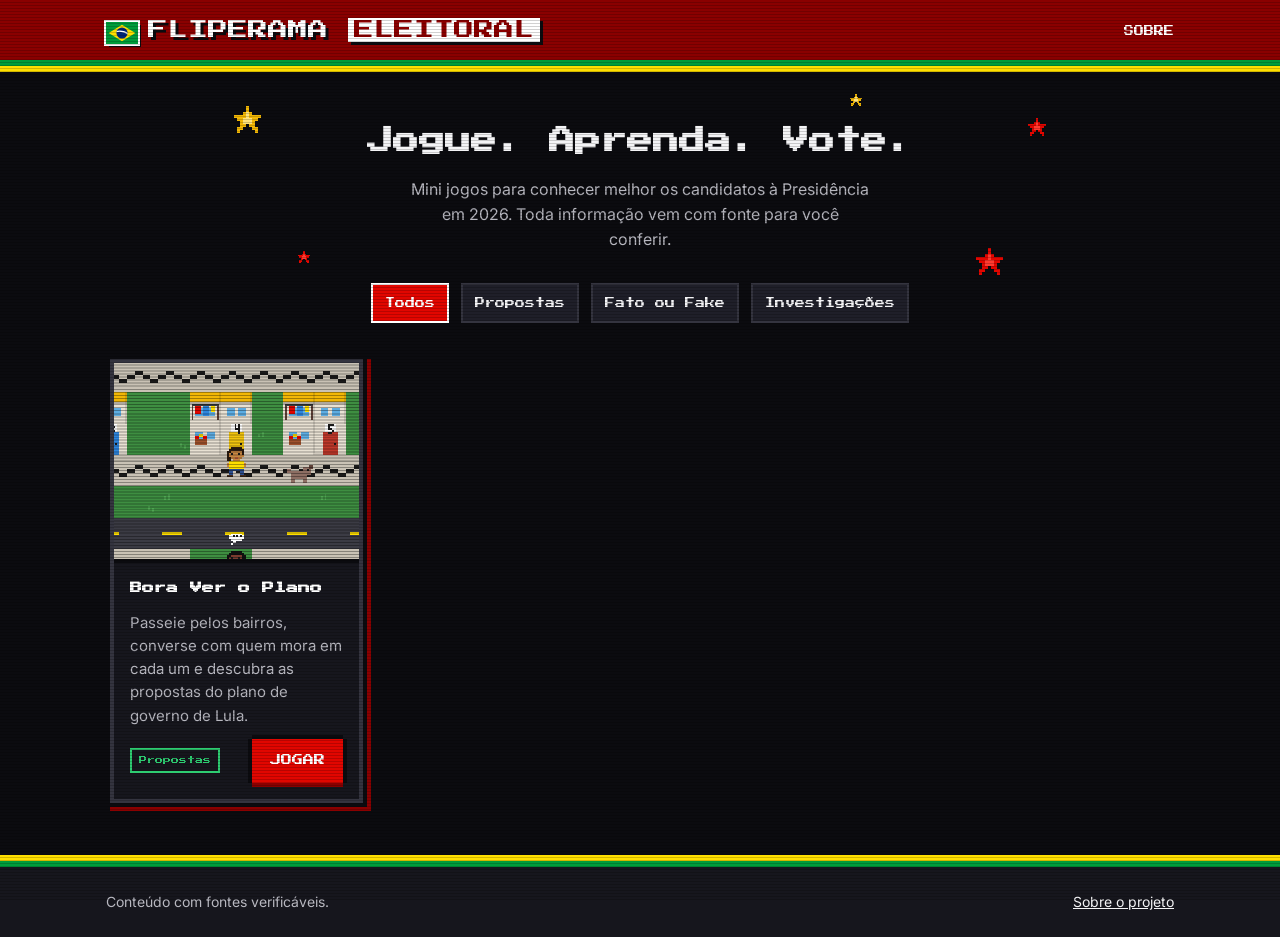
==== index.html @ ad7f805b "Troca o ícone e o slogan do site" ====
<!doctype html>
<html lang="pt-BR">
<head>
  <meta charset="utf-8">
  <meta name="viewport" content="width=device-width, initial-scale=1">
  <title>Fliperama Eleitoral — informação em jogo</title>
  <meta name="description" content="Mini jogos para conhecer melhor os candidatos à Presidência em 2026. Informação em jogo, sempre com fonte.">
  <meta name="theme-color" content="#8A0000">

  <!-- Aparência nas redes (WhatsApp, Instagram, X) -->
  <meta property="og:type" content="website">
  <meta property="og:site_name" content="Fliperama Eleitoral">
  <meta property="og:title" content="Fliperama Eleitoral">
  <meta property="og:description" content="Mini jogos para conhecer melhor os candidatos à Presidência em 2026. Informação em jogo, sempre com fonte.">
  <meta property="og:url" content="https://jessicamelo0532.github.io/fliperama-eleitoral/">
  <meta property="og:image" content="https://jessicamelo0532.github.io/fliperama-eleitoral/assets/img/og-image.png">
  <meta property="og:image:width" content="1200">
  <meta property="og:image:height" content="630">
  <meta property="og:locale" content="pt_BR">
  <meta name="twitter:card" content="summary_large_image">

  <link rel="icon" href="assets/img/favicon.svg" type="image/svg+xml">
  <link rel="icon" href="assets/img/favicon-32.png" sizes="32x32" type="image/png">
  <link rel="apple-touch-icon" href="assets/img/apple-touch-icon.png">

  <link rel="preconnect" href="https://fonts.googleapis.com">
  <link rel="preconnect" href="https://fonts.gstatic.com" crossorigin>
  <link href="https://fonts.googleapis.com/css2?family=Inter:wght@400;600&family=Press+Start+2P&display=swap" rel="stylesheet">
  <link rel="stylesheet" href="assets/css/base.css">
</head>
<body>
  <a class="pular" href="#conteudo">Pular para os jogos</a>

  <header id="cabecalho" class="cabecalho">
    <div class="conteiner">
      <a class="logo" href="index.html"><img class="bandeira" src="assets/img/bandeira-brasil.svg" alt="" width="30" height="21">FLIPERAMA <span>ELEITORAL</span></a>
    </div>
  </header>

  <main id="conteudo">
    <div class="conteiner">
      <section class="heroi">
        <div class="estrelas" aria-hidden="true">
          <span class="estrela estrela--g"></span>
          <span class="estrela estrela--vermelha estrela--brilho"></span>
          <span class="estrela estrela--vermelha estrela--p"></span>
          <span class="estrela estrela--vermelha estrela--g"></span>
          <span class="estrela estrela--p estrela--brilho"></span>
        </div>
        <h1>Jogue. Aprenda. Vote.</h1>
        <p>Mini jogos para conhecer melhor os candidatos à Presidência em 2026. Toda informação vem com fonte para você conferir.</p>
      </section>

      <nav aria-label="Categorias de jogos">
        <ul id="filtros" class="filtros"></ul>
      </nav>

      <div id="estado" aria-live="polite"></div>
      <div id="grade" class="grade"></div>
    </div>
  </main>

  <footer id="rodape" class="rodape"></footer>

  <noscript>
    <p style="text-align:center;padding:16px">Ative o JavaScript para jogar.</p>
  </noscript>
  <script type="module" src="assets/js/portal.js"></script>
</body>
</html>
---- assets/css/base.css ----
/*
 * Fliperama Eleitoral — design system.
 * Cores, fontes e espaçamentos devem ser usados apenas por meio dos tokens de :root.
 */

:root {
  /* Cores */
  --cor-fundo: #0B0B0F;
  --cor-superficie: #16161D;
  --cor-superficie-2: #1F1F29;
  --cor-vermelho: #E10600;
  --cor-vermelho-claro: #FF3B30;
  --cor-vermelho-escuro: #8A0000;
  --cor-branco: #FFFFFF;
  --cor-texto: #F4F4F6;
  --cor-texto-2: #B8B8C0;
  --cor-borda: #34343F;
  --cor-acerto: #2ECC71;
  --cor-foco: #FFD400;
  --cor-verde: #009C3B;
  --cor-amarelo: #FFDF00;
  --cor-dourado: #F2B705;

  /* Tipografia */
  --fonte-pixel: "Press Start 2P", ui-monospace, monospace;
  --fonte-texto: "Inter", system-ui, -apple-system, "Segoe UI", Roboto, sans-serif;

  /* Espaçamento */
  --esp-1: 4px;
  --esp-2: 8px;
  --esp-3: 12px;
  --esp-4: 16px;
  --esp-5: 24px;
  --esp-6: 32px;
  --esp-7: 48px;

  --largura-max: 1100px;
  --pixel: 4px;
}

/* ---------- Reset ---------- */
*, *::before, *::after { box-sizing: border-box; }
html { -webkit-text-size-adjust: 100%; }
body {
  margin: 0;
  min-height: 100vh;
  display: flex;
  flex-direction: column;
  background: var(--cor-fundo);
  color: var(--cor-texto);
  font-family: var(--fonte-texto);
  font-size: 16px;
  line-height: 1.55;
}
img { max-width: 100%; display: block; }
a { color: var(--cor-vermelho-claro); }
a:hover { color: var(--cor-branco); }
:focus-visible { outline: 3px solid var(--cor-foco); outline-offset: 3px; }
.visualmente-oculto {
  position: absolute !important; width: 1px; height: 1px; overflow: hidden;
  clip: rect(0 0 0 0); white-space: nowrap;
}

/* ---------- Efeito scanline ---------- */
body::after {
  content: ""; position: fixed; inset: 0; pointer-events: none; z-index: 100;
  background: repeating-linear-gradient(to bottom, transparent 0 2px, rgba(0,0,0,.18) 2px 3px);
}
@media (prefers-reduced-motion: reduce) { * { animation: none !important; transition: none !important; } }

/* ---------- Layout ---------- */
.conteiner { width: 100%; max-width: var(--largura-max); margin: 0 auto; padding: 0 var(--esp-4); }
main { flex: 1; padding: var(--esp-5) 0 var(--esp-7); }

/* ---------- Tipografia pixel ---------- */
.pixel { font-family: var(--fonte-pixel); letter-spacing: .02em; line-height: 1.6; }
h1, h2, h3 { font-family: var(--fonte-pixel); line-height: 1.5; margin: 0 0 var(--esp-4); }
h1 { font-size: clamp(16px, 4.5vw, 26px); }
h2 { font-size: clamp(13px, 3.4vw, 18px); color: var(--cor-vermelho-claro); }
h3 { font-size: 12px; }
p { margin: 0 0 var(--esp-4); }

/* ---------- Cabeçalho ---------- */
.cabecalho {
  background: var(--cor-vermelho-escuro);
  border-bottom: 6px solid var(--cor-verde);
  box-shadow: 0 6px 0 var(--cor-amarelo);
}
.cabecalho .conteiner {
  display: flex; align-items: center; justify-content: space-between;
  gap: var(--esp-3); padding-top: var(--esp-4); padding-bottom: var(--esp-4); flex-wrap: wrap;
}
.logo {
  font-family: var(--fonte-pixel); color: var(--cor-branco); text-decoration: none;
  font-size: clamp(13px, 4vw, 20px); line-height: 1.4;
  text-shadow: 3px 3px 0 var(--cor-fundo);
}
.logo span { color: var(--cor-vermelho-escuro); text-shadow: none; background: var(--cor-branco); padding: 2px 6px; box-shadow: 3px 3px 0 var(--cor-fundo); }
.logo:hover { color: var(--cor-branco); }
.bandeira { display: inline-block; width: 1.6em; height: auto; margin-right: 0.5em; vertical-align: -0.2em; box-shadow: 3px 3px 0 var(--cor-fundo); outline: 2px solid var(--cor-branco); image-rendering: auto; }
.nav-topo a { font-family: var(--fonte-pixel); font-size: 10px; color: var(--cor-branco); text-decoration: none; }
.nav-topo a:hover { text-decoration: underline; }

/* ---------- Botão arcade ---------- */
.botao {
  --b-cor: var(--cor-vermelho);
  --b-sombra: var(--cor-vermelho-escuro);
  display: inline-flex; align-items: center; justify-content: center; gap: var(--esp-2);
  min-height: 44px; padding: 12px 18px;
  font-family: var(--fonte-pixel); font-size: 11px; line-height: 1.2; text-transform: uppercase;
  color: var(--cor-branco); background: var(--b-cor); text-decoration: none;
  border: 0; cursor: pointer;
  box-shadow:
    0 var(--pixel) 0 var(--b-sombra),
    var(--pixel) 0 0 var(--cor-fundo), calc(var(--pixel) * -1) 0 0 var(--cor-fundo),
    0 calc(var(--pixel) * -1) 0 var(--cor-fundo);
  transition: transform .06s, box-shadow .06s;
}
.botao:hover { color: var(--cor-branco); filter: brightness(1.12); }
.botao:active { transform: translateY(var(--pixel)); box-shadow: 0 0 0 var(--b-sombra); }
.botao--claro { --b-cor: var(--cor-branco); --b-sombra: var(--cor-texto-2); color: var(--cor-fundo); }
.botao--claro:hover { color: var(--cor-fundo); }
.botao--fantasma { --b-cor: transparent; --b-sombra: transparent; border: 2px solid var(--cor-borda); box-shadow: none; }
.botao[disabled] { opacity: .5; cursor: not-allowed; }

/* ---------- Moldura pixelada ---------- */
.moldura-pixel {
  background: var(--cor-superficie);
  box-shadow:
    0 0 0 var(--pixel) var(--cor-borda),
    0 0 0 calc(var(--pixel) * 2) var(--cor-fundo),
    var(--pixel) var(--pixel) 0 calc(var(--pixel) * 2) var(--cor-vermelho-escuro);
}

/* ---------- Herói do portal ---------- */
.heroi { position: relative; text-align: center; padding: var(--esp-6) var(--esp-5) var(--esp-6); }
.heroi > :not(.estrelas) { position: relative; }

/* ---------- Estrelas decorativas ---------- */
.estrelas { position: absolute; inset: 0; pointer-events: none; }
.estrela {
  position: absolute; display: block; width: 18px; height: 18px;
  background: url("../img/estrela-dourada.svg") center / contain no-repeat;
  image-rendering: pixelated;
}
.estrela--vermelha { background-image: url("../img/estrela-vermelha.svg"); }
.estrela--g { width: 27px; height: 27px; }
.estrela--p { width: 12px; height: 12px; }
.estrela--brilho { animation: brilho 2.4s steps(1) infinite; }
@keyframes brilho { 50% { opacity: .25; } }
.heroi .estrela:nth-child(1) { top: 2px; left: 0; }
.heroi .estrela:nth-child(2) { top: 6px; right: 6px; }
.heroi .estrela:nth-child(3) { bottom: 4px; left: 10px; }
.heroi .estrela:nth-child(4) { bottom: 0; right: 0; }
.heroi .estrela:nth-child(5) { top: 0; left: 50%; margin-left: 96px; }
@media (min-width: 720px) {
  .heroi .estrela:nth-child(1) { top: 16px; left: 12%; }
  .heroi .estrela:nth-child(2) { top: 28px; right: 12%; }
  .heroi .estrela:nth-child(3) { bottom: 20px; left: 18%; }
  .heroi .estrela:nth-child(4) { bottom: 8px; right: 16%; }
  .heroi .estrela:nth-child(5) { top: 4px; margin-left: 210px; }
}
.heroi p { color: var(--cor-texto-2); max-width: 46ch; margin: 0 auto; }
.piscar { animation: piscar 1.1s steps(1) infinite; }
@keyframes piscar { 50% { opacity: 0; } }

/* ---------- Filtros ---------- */
.filtros { display: flex; flex-wrap: wrap; gap: var(--esp-3); margin: 0 0 var(--esp-6); padding: 0; list-style: none; justify-content: center; }
.filtro {
  font-family: var(--fonte-pixel); font-size: 10px; min-height: 40px; padding: 10px 12px;
  background: var(--cor-superficie-2); color: var(--cor-texto); border: 2px solid var(--cor-borda); cursor: pointer;
}
.filtro:hover { border-color: var(--cor-vermelho); }
.filtro[aria-pressed="true"] { background: var(--cor-vermelho); border-color: var(--cor-branco); color: var(--cor-branco); }

/* ---------- Grade e card de jogo ---------- */
.grade { display: grid; grid-template-columns: repeat(auto-fill, minmax(240px, 1fr)); gap: var(--esp-6) var(--esp-5); padding: var(--esp-2); }
.card {
  display: flex; flex-direction: column; text-decoration: none; color: inherit;
  position: relative;
}
.card__miniatura { aspect-ratio: 16 / 10; width: 100%; object-fit: cover; image-rendering: pixelated; background: var(--cor-superficie-2); border-bottom: var(--pixel) solid var(--cor-fundo); }
.card__corpo { padding: var(--esp-4); display: flex; flex-direction: column; gap: var(--esp-3); flex: 1; }
.card__titulo { font-family: var(--fonte-pixel); font-size: 12px; margin: 0; line-height: 1.6; color: var(--cor-branco); }
.card__descricao { margin: 0; color: var(--cor-texto-2); font-size: 15px; flex: 1; }
.card__rodape { display: flex; align-items: center; justify-content: space-between; gap: var(--esp-2); }
.card--em-breve .card__miniatura { filter: grayscale(1) brightness(.45); }
.card--em-breve .card__titulo { color: var(--cor-texto-2); }
.selo-em-breve {
  position: absolute; top: var(--esp-3); right: var(--esp-3);
  font-family: var(--fonte-pixel); font-size: 9px; padding: 6px 8px;
  background: var(--cor-branco); color: var(--cor-fundo); transform: rotate(3deg);
}

/* ---------- Selo de categoria ---------- */
.categoria {
  font-family: var(--fonte-pixel); font-size: 8px; line-height: 1.4; padding: 5px 7px;
  border: 2px solid currentColor; color: var(--cor-texto-2); white-space: nowrap;
}
.categoria--propostas { color: var(--cor-acerto); }
.categoria--fato-ou-fake { color: var(--cor-foco); }
.categoria--investigacoes { color: var(--cor-vermelho-claro); }

/* ---------- Estado vazio ---------- */
.vazio { text-align: center; padding: var(--esp-7) var(--esp-4); }
.vazio .pixel { font-size: clamp(16px, 5vw, 24px); color: var(--cor-vermelho-claro); margin-bottom: var(--esp-4); }
.vazio p { color: var(--cor-texto-2); }

/* ---------- Caixa de fontes ---------- */
.fontes { padding: var(--esp-4); margin-top: var(--esp-5); }
.fontes h3 { margin-bottom: var(--esp-3); color: var(--cor-texto-2); }
.fontes ol { margin: 0; padding-left: 1.3em; }
.fontes li { margin-bottom: var(--esp-2); font-size: 14px; }
.fontes .fonte__meta { color: var(--cor-texto-2); }

/* ---------- Página de jogo ---------- */
.barra-jogo { display: flex; align-items: center; gap: var(--esp-4); flex-wrap: wrap; margin-bottom: var(--esp-5); }
.barra-jogo h1 { margin: 0; }
.voltar { font-family: var(--fonte-pixel); font-size: 10px; color: var(--cor-texto-2); text-decoration: none; }
.voltar:hover { color: var(--cor-branco); }
.area-jogo { padding: var(--esp-5); min-height: 240px; }

/* ---------- Tela de resultado ---------- */
.resultado { text-align: center; padding: var(--esp-6) var(--esp-4); }
.resultado__titulo { font-size: clamp(18px, 6vw, 30px); color: var(--cor-vermelho-claro); margin-bottom: var(--esp-4); }
.resultado__texto { max-width: 46ch; margin: 0 auto var(--esp-5); }
.resultado__acoes { display: flex; flex-wrap: wrap; gap: var(--esp-4); justify-content: center; }
.resultado .fontes { text-align: left; }

/* ---------- Aviso (toast) ---------- */
.aviso {
  position: fixed; left: 50%; bottom: var(--esp-5); transform: translateX(-50%);
  background: var(--cor-branco); color: var(--cor-fundo); font-weight: 600;
  padding: var(--esp-3) var(--esp-4); z-index: 50; max-width: calc(100% - 32px);
}

/* ---------- Texto corrido (Sobre) ---------- */
.texto { max-width: 68ch; }
.texto h2 { margin-top: var(--esp-6); }
.texto ul { padding-left: 1.2em; }
.texto li { margin-bottom: var(--esp-2); }
.destaque { padding: var(--esp-4); margin: var(--esp-5) 0; }

/* ---------- Rodapé ---------- */
.rodape { border-top: 6px solid var(--cor-verde); box-shadow: 0 -6px 0 var(--cor-amarelo); margin-top: 6px; background: var(--cor-superficie); padding: var(--esp-5) 0; font-size: 14px; color: var(--cor-texto-2); }
.rodape .conteiner { display: flex; flex-direction: column; gap: var(--esp-2); }
.rodape a { color: var(--cor-texto); }

@media (min-width: 720px) {
  .rodape .conteiner { flex-direction: row; justify-content: space-between; align-items: center; }
}

/* ---------- Link "pular para o conteúdo" ---------- */
.pular {
  position: absolute; left: var(--esp-4); top: -100px; z-index: 200;
  background: var(--cor-branco); color: var(--cor-fundo); padding: var(--esp-3) var(--esp-4);
  font-family: var(--fonte-pixel); font-size: 10px;
}
.pular:focus { top: var(--esp-3); }
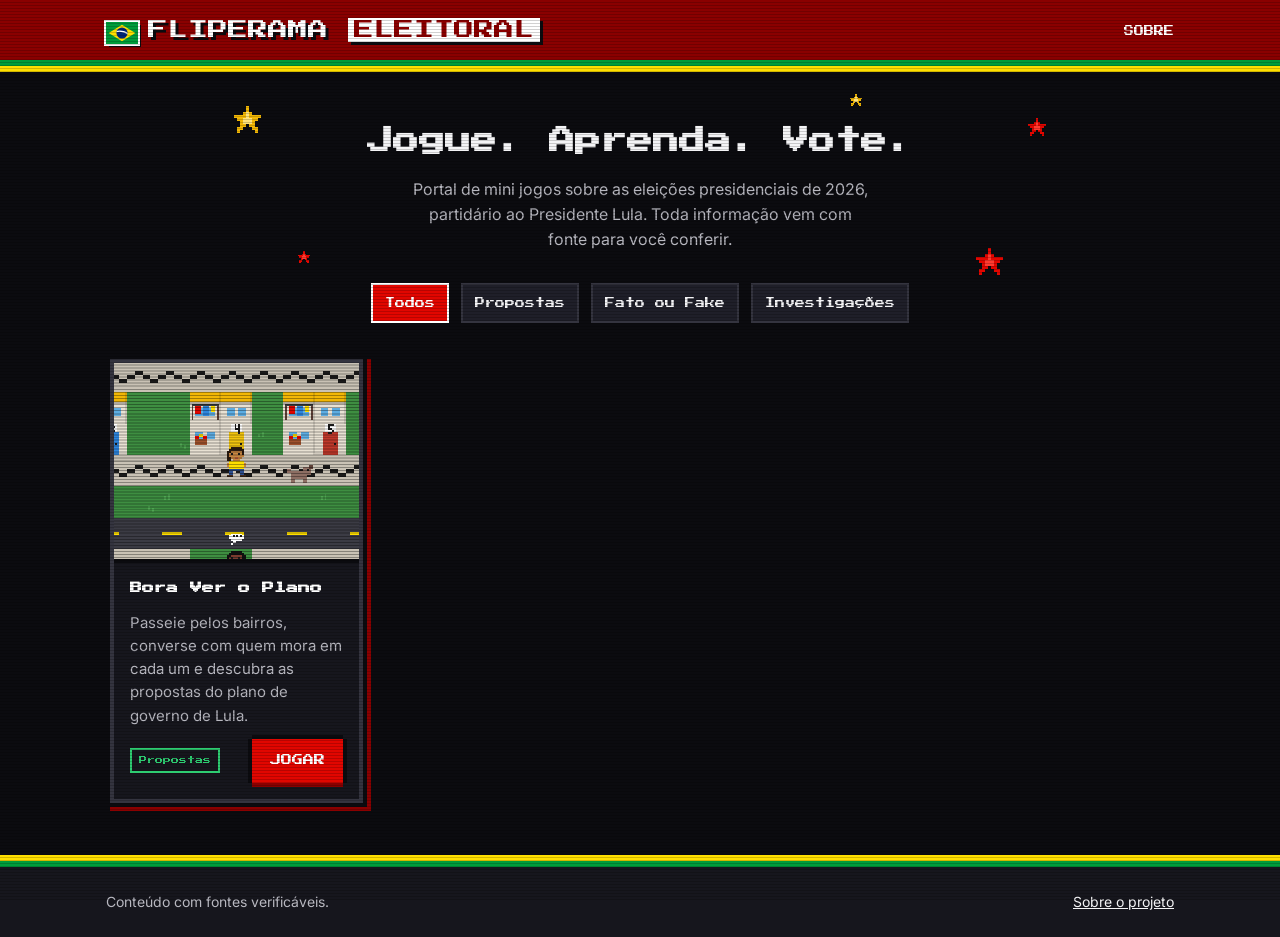
==== commit 75aac946: "Atualiza a apresentação do portal, do Sobre e do README" ====
--- a/index.html
+++ b/index.html
@@ -48,7 +48,7 @@
           <span class="estrela estrela--p estrela--brilho"></span>
         </div>
         <h1>Jogue. Aprenda. Vote.</h1>
-        <p>Mini jogos para conhecer melhor os candidatos à Presidência em 2026. Toda informação vem com fonte para você conferir.</p>
+        <p>Portal de mini jogos sobre as eleições presidenciais de 2026, partidário ao Presidente Lula. Toda informação vem com fonte para você conferir.</p>
       </section>
 
       <nav aria-label="Categorias de jogos">
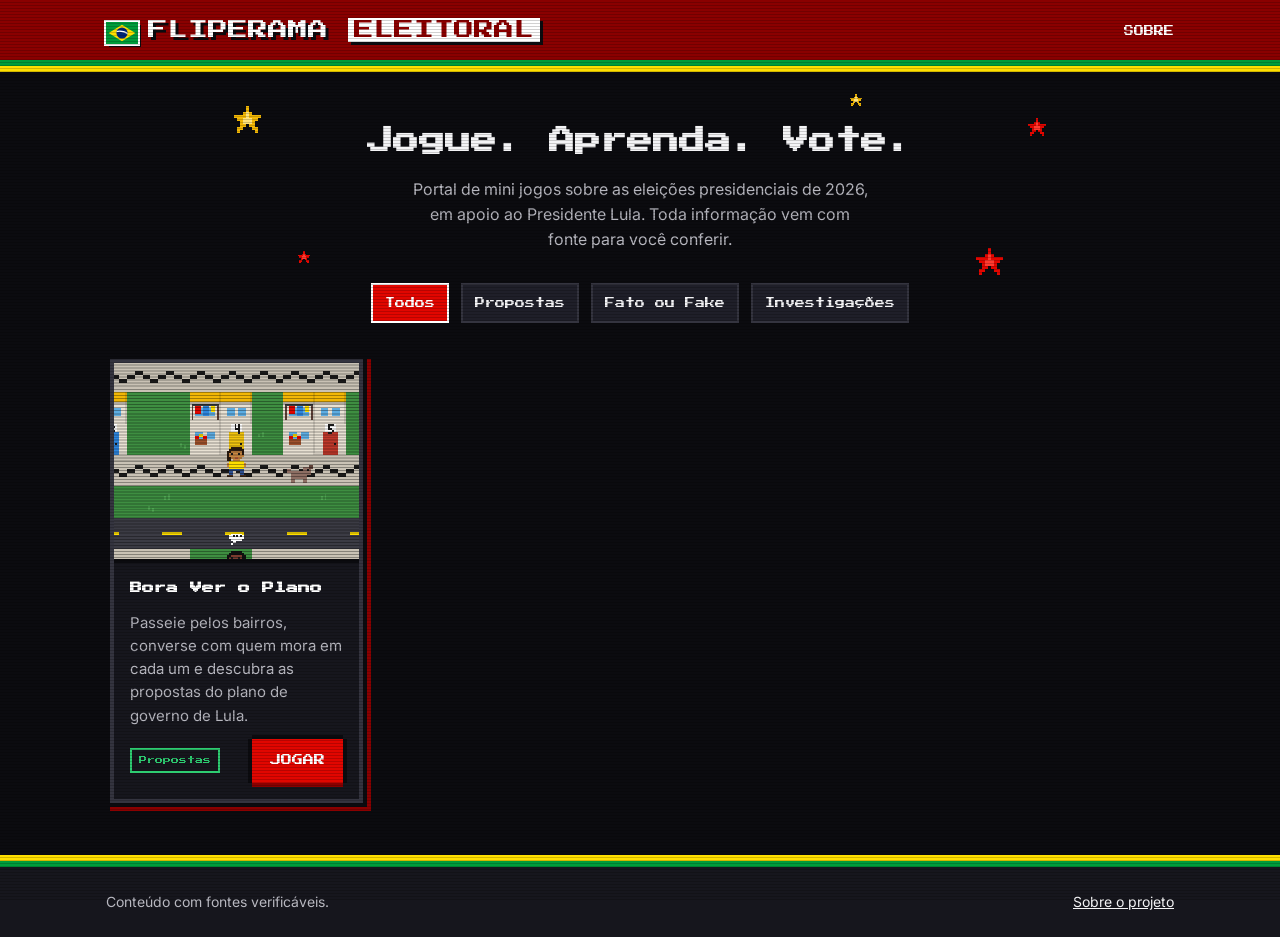
==== commit 3ec9dd3c: "Troca "partidário" por "em apoio ao" nas apresentações" ====
--- a/index.html
+++ b/index.html
@@ -4,14 +4,14 @@
   <meta charset="utf-8">
   <meta name="viewport" content="width=device-width, initial-scale=1">
   <title>Fliperama Eleitoral — informação em jogo</title>
-  <meta name="description" content="Mini jogos para conhecer melhor os candidatos à Presidência em 2026. Informação em jogo, sempre com fonte.">
+  <meta name="description" content="Portal de mini jogos sobre as eleições presidenciais de 2026, em apoio ao Presidente Lula. Toda informação vem com fonte para você conferir.">
   <meta name="theme-color" content="#8A0000">
 
   <!-- Aparência nas redes (WhatsApp, Instagram, X) -->
   <meta property="og:type" content="website">
   <meta property="og:site_name" content="Fliperama Eleitoral">
   <meta property="og:title" content="Fliperama Eleitoral">
-  <meta property="og:description" content="Mini jogos para conhecer melhor os candidatos à Presidência em 2026. Informação em jogo, sempre com fonte.">
+  <meta property="og:description" content="Portal de mini jogos sobre as eleições presidenciais de 2026, em apoio ao Presidente Lula. Toda informação vem com fonte para você conferir.">
   <meta property="og:url" content="https://jessicamelo0532.github.io/fliperama-eleitoral/">
   <meta property="og:image" content="https://jessicamelo0532.github.io/fliperama-eleitoral/assets/img/og-image.png">
   <meta property="og:image:width" content="1200">
@@ -48,7 +48,7 @@
           <span class="estrela estrela--p estrela--brilho"></span>
         </div>
         <h1>Jogue. Aprenda. Vote.</h1>
-        <p>Portal de mini jogos sobre as eleições presidenciais de 2026, partidário ao Presidente Lula. Toda informação vem com fonte para você conferir.</p>
+        <p>Portal de mini jogos sobre as eleições presidenciais de 2026, em apoio ao Presidente Lula. Toda informação vem com fonte para você conferir.</p>
       </section>
 
       <nav aria-label="Categorias de jogos">
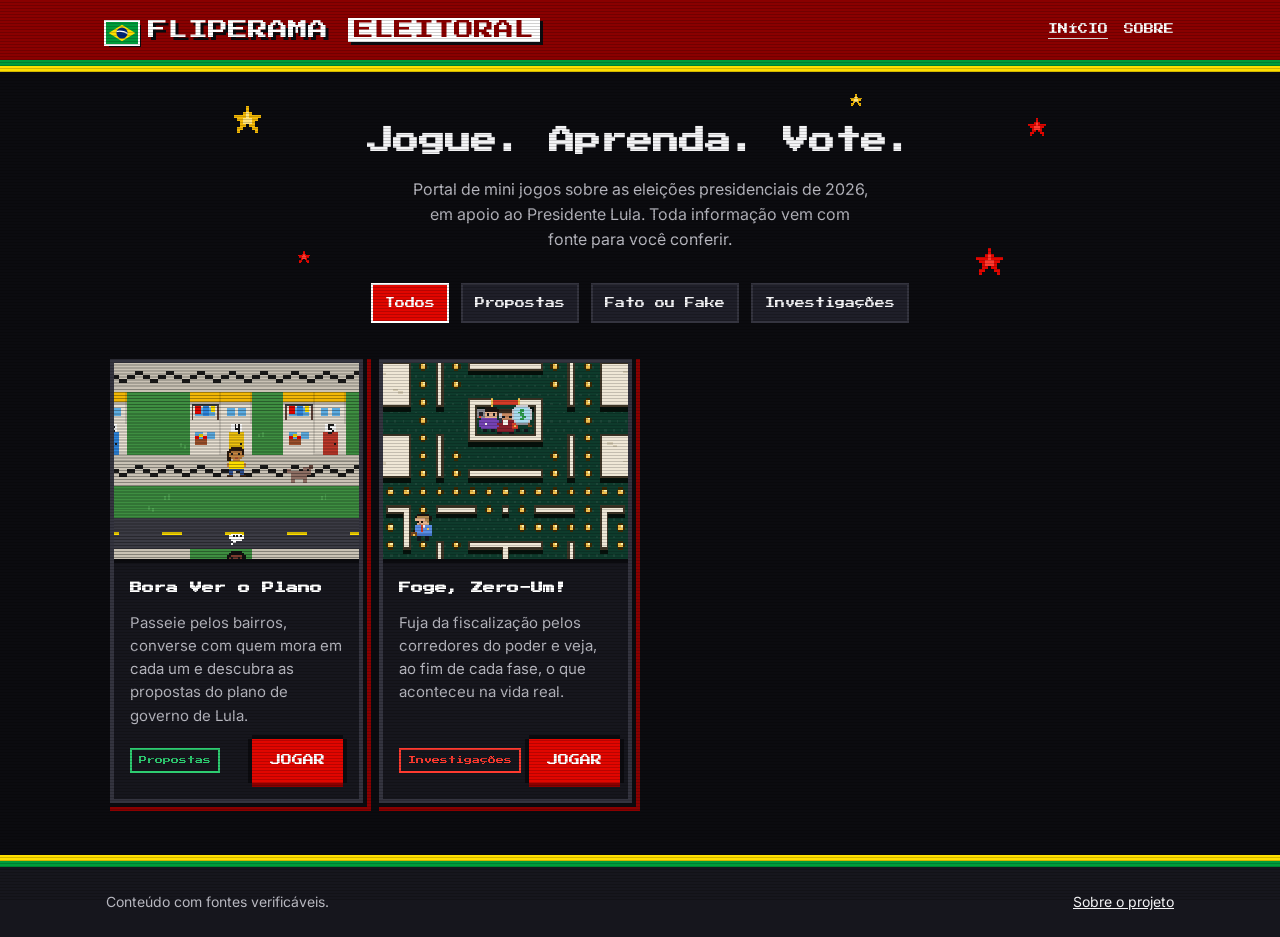
==== commit 1816f36b: "foge-zero-um: publica o jogo; adiciona Início ao menu e deixa a logo fixa" ====
--- a/index.html
+++ b/index.html
@@ -33,7 +33,7 @@
 
   <header id="cabecalho" class="cabecalho">
     <div class="conteiner">
-      <a class="logo" href="index.html"><img class="bandeira" src="assets/img/bandeira-brasil.svg" alt="" width="30" height="21">FLIPERAMA <span>ELEITORAL</span></a>
+      <div class="logo"><img class="bandeira" src="assets/img/bandeira-brasil.svg" alt="" width="30" height="21">FLIPERAMA <span>ELEITORAL</span></div>
     </div>
   </header>
 
--- a/assets/css/base.css
+++ b/assets/css/base.css
@@ -96,10 +96,10 @@
   text-shadow: 3px 3px 0 var(--cor-fundo);
 }
 .logo span { color: var(--cor-vermelho-escuro); text-shadow: none; background: var(--cor-branco); padding: 2px 6px; box-shadow: 3px 3px 0 var(--cor-fundo); }
-.logo:hover { color: var(--cor-branco); }
 .bandeira { display: inline-block; width: 1.6em; height: auto; margin-right: 0.5em; vertical-align: -0.2em; box-shadow: 3px 3px 0 var(--cor-fundo); outline: 2px solid var(--cor-branco); image-rendering: auto; }
+.nav-topo { display: flex; gap: var(--esp-4); }
 .nav-topo a { font-family: var(--fonte-pixel); font-size: 10px; color: var(--cor-branco); text-decoration: none; }
-.nav-topo a:hover { text-decoration: underline; }
+.nav-topo a:hover, .nav-topo a[aria-current="page"] { text-decoration: underline; text-underline-offset: 4px; }
 
 /* ---------- Botão arcade ---------- */
 .botao {
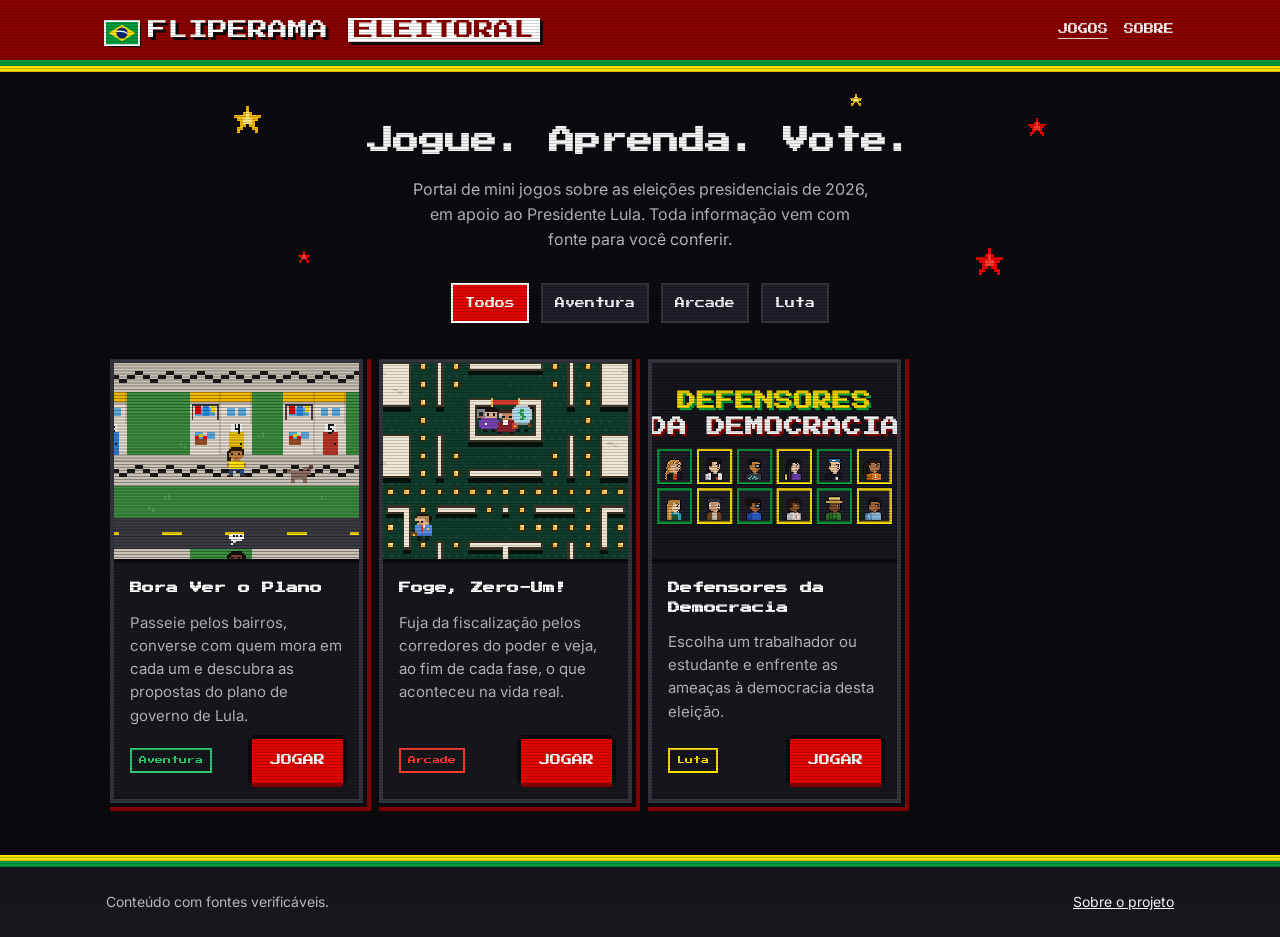
==== commit c8fcfa20: "Força a atualização do ícone e adiciona as versões PNG em todas as páginas" ====
--- a/index.html
+++ b/index.html
@@ -19,9 +19,9 @@
   <meta property="og:locale" content="pt_BR">
   <meta name="twitter:card" content="summary_large_image">
 
-  <link rel="icon" href="assets/img/favicon.svg" type="image/svg+xml">
-  <link rel="icon" href="assets/img/favicon-32.png" sizes="32x32" type="image/png">
-  <link rel="apple-touch-icon" href="assets/img/apple-touch-icon.png">
+  <link rel="icon" href="assets/img/favicon.svg?v=2" type="image/svg+xml">
+  <link rel="icon" href="assets/img/favicon-32.png?v=2" sizes="32x32" type="image/png">
+  <link rel="apple-touch-icon" href="assets/img/apple-touch-icon.png?v=2">
 
   <link rel="preconnect" href="https://fonts.googleapis.com">
   <link rel="preconnect" href="https://fonts.gstatic.com" crossorigin>
--- a/assets/css/base.css
+++ b/assets/css/base.css
@@ -197,9 +197,9 @@
   font-family: var(--fonte-pixel); font-size: 8px; line-height: 1.4; padding: 5px 7px;
   border: 2px solid currentColor; color: var(--cor-texto-2); white-space: nowrap;
 }
-.categoria--propostas { color: var(--cor-acerto); }
-.categoria--fato-ou-fake { color: var(--cor-foco); }
-.categoria--investigacoes { color: var(--cor-vermelho-claro); }
+.categoria--aventura { color: var(--cor-acerto); }
+.categoria--arcade { color: var(--cor-vermelho-claro); }
+.categoria--luta { color: var(--cor-amarelo); }
 
 /* ---------- Estado vazio ---------- */
 .vazio { text-align: center; padding: var(--esp-7) var(--esp-4); }
